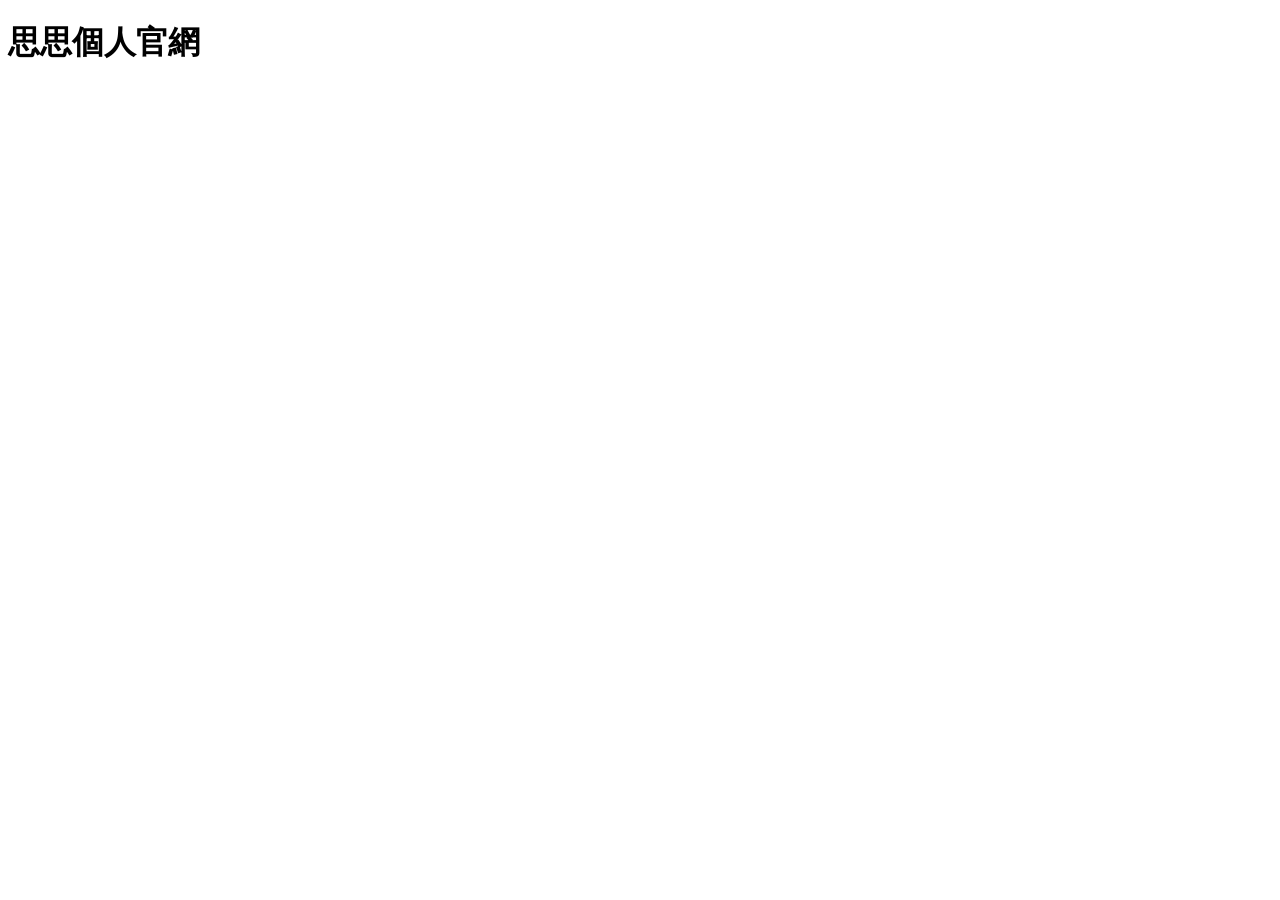
==== index.html @ 9d9825f2 "修改title" ====
<!DOCTYPE html>
<html lang="en">
<head>
    <meta charset="UTF-8">
    <meta name="viewport" content="width=device-width, initial-scale=1.0">
    <link rel="stylesheet" href="all.css">
    <title>思思個人官網</title>
</head>
<body>
    <h1>思思個人官網</h1>
</body>
</html>
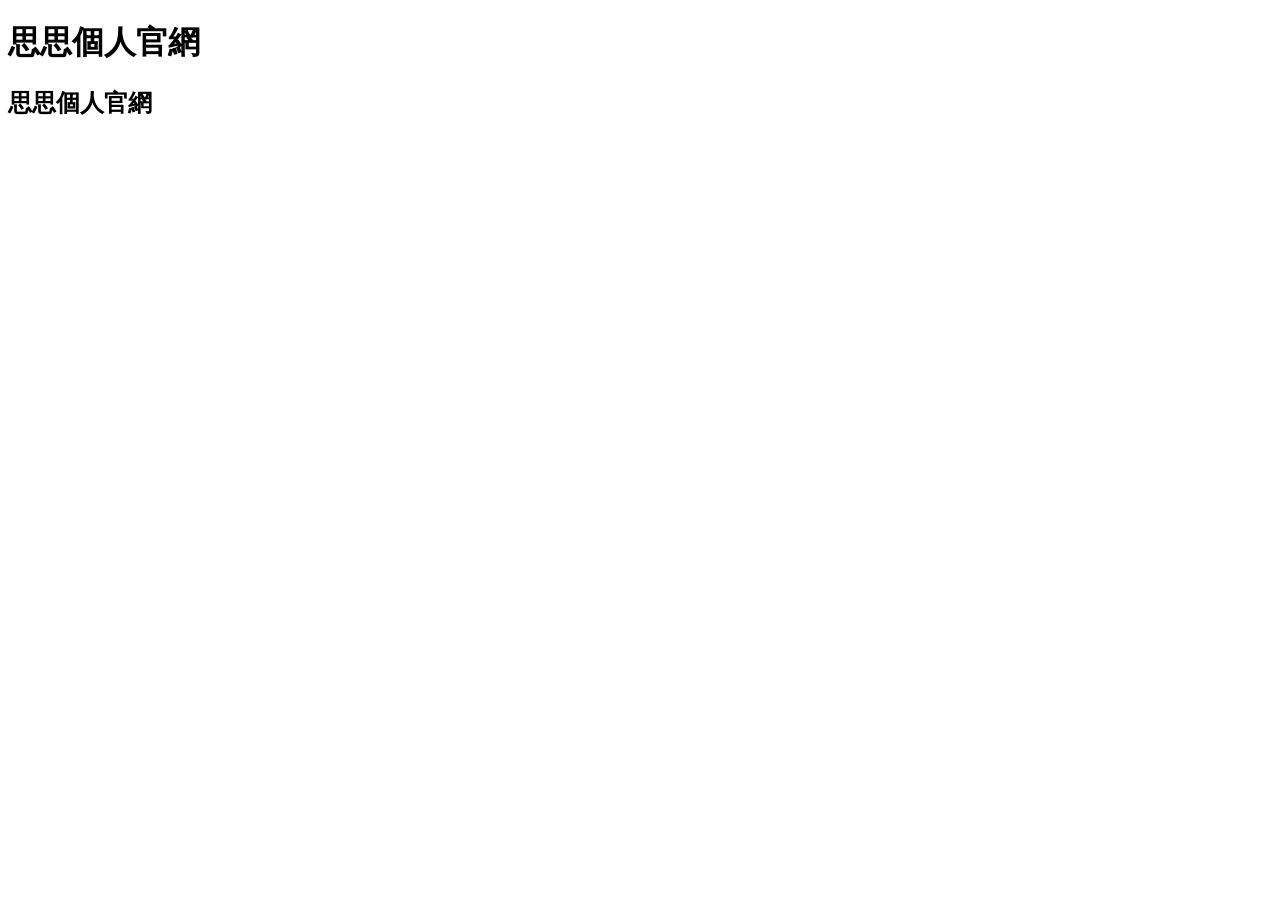
==== commit 9cdeabba: "Add second heading for personal website" ====
--- a/index.html
+++ b/index.html
@@ -8,5 +8,6 @@
 </head>
 <body>
     <h1>思思個人官網</h1>
+    <h2>思思個人官網</h2>    
 </body>
-</html>+</html>
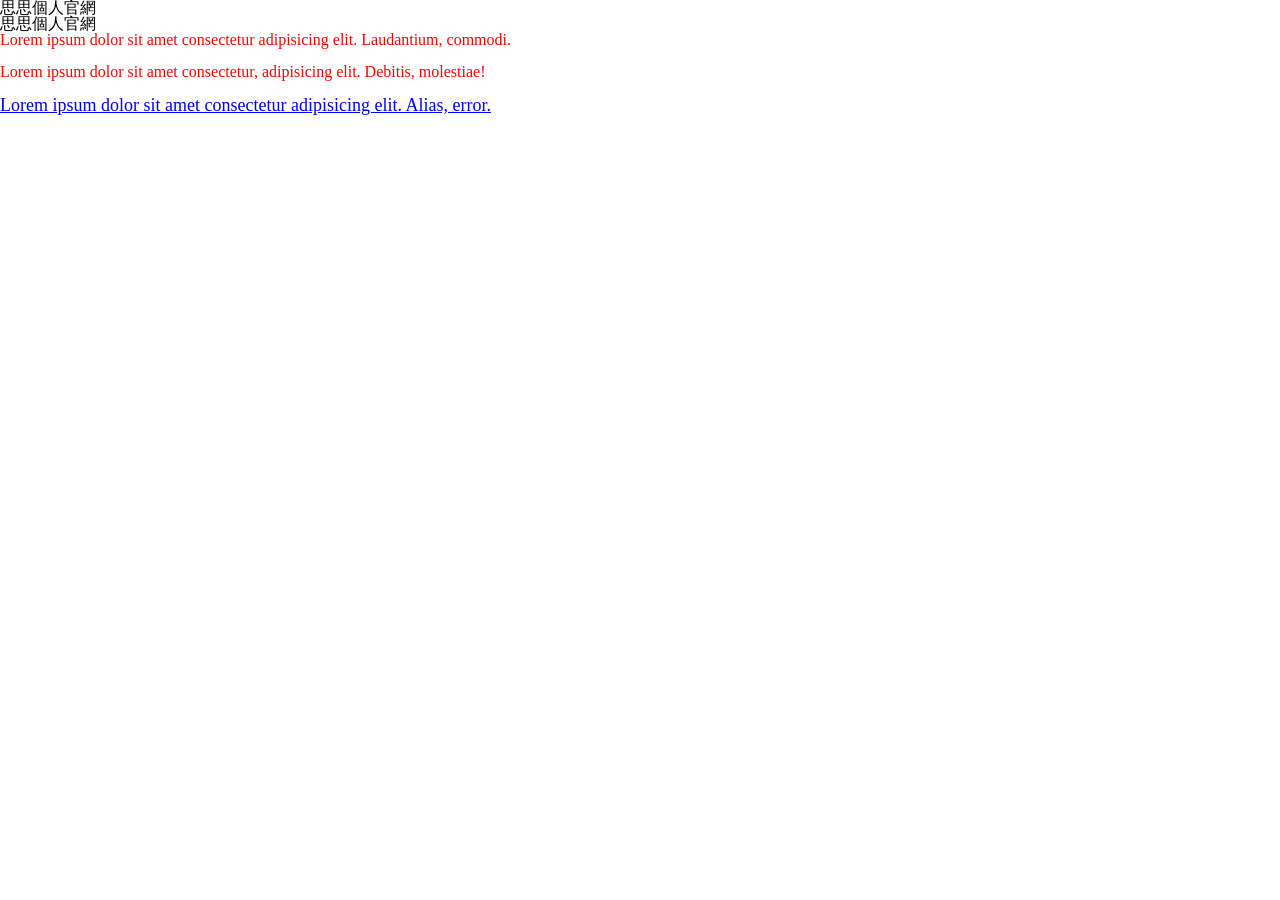
==== commit 7addc981: "學習變數" ====
--- a/index.html
+++ b/index.html
@@ -5,9 +5,25 @@
     <meta name="viewport" content="width=device-width, initial-scale=1.0">
     <link rel="stylesheet" href="all.css">
     <title>思思個人官網</title>
+    <!-- Google tag (gtag.js) -->
+<script async src="https://www.googletagmanager.com/gtag/js?id=G-2EKN5FYVXC"></script>
+<script>
+  window.dataLayer = window.dataLayer || [];
+  function gtag(){dataLayer.push(arguments);}
+  gtag('js', new Date());
+
+  gtag('config', 'G-2EKN5FYVXC');
+</script>
 </head>
 <body>
     <h1>思思個人官網</h1>
     <h2>思思個人官網</h2>    
+    <div class="box">
+        <p>Lorem ipsum dolor sit amet consectetur adipisicing elit. Laudantium, commodi.</p>
+        <br>
+        <p>Lorem ipsum dolor sit amet consectetur, adipisicing elit. Debitis, molestiae!</p>
+        <br>
+        <a href="#">Lorem ipsum dolor sit amet consectetur adipisicing elit. Alias, error.</a>
+    </div>
 </body>
 </html>
--- a/all.css
+++ b/all.css
@@ -0,0 +1,60 @@
+/* http://meyerweb.com/eric/tools/css/reset/ 
+   v2.0 | 20110126
+   License: none (public domain)
+*/
+
+html, body, div, span, applet, object, iframe,
+h1, h2, h3, h4, h5, h6, p, blockquote, pre,
+a, abbr, acronym, address, big, cite, code,
+del, dfn, em, img, ins, kbd, q, s, samp,
+small, strike, strong, sub, sup, tt, var,
+b, u, i, center,
+dl, dt, dd, ol, ul, li,
+fieldset, form, label, legend,
+table, caption, tbody, tfoot, thead, tr, th, td,
+article, aside, canvas, details, embed, 
+figure, figcaption, footer, header, hgroup, 
+menu, nav, output, ruby, section, summary,
+time, mark, audio, video {
+	margin: 0;
+	padding: 0;
+	border: 0;
+	font-size: 100%;
+	font: inherit;
+	vertical-align: baseline;
+}
+/* HTML5 display-role reset for older browsers */
+article, aside, details, figcaption, figure, 
+footer, header, hgroup, menu, nav, section {
+	display: block;
+}
+body {
+	line-height: 1;
+}
+ol, ul {
+	list-style: none;
+}
+blockquote, q {
+	quotes: none;
+}
+blockquote:before, blockquote:after,
+q:before, q:after {
+	content: '';
+	content: none;
+}
+table {
+	border-collapse: collapse;
+	border-spacing: 0;
+}
+:root{
+    --color-primary: red;
+    --font-size: 18px;
+}
+
+.box p{
+    color: var(--color-primary);
+}
+.box a{
+    color: blue;
+    font-size: var(--font-size);
+}
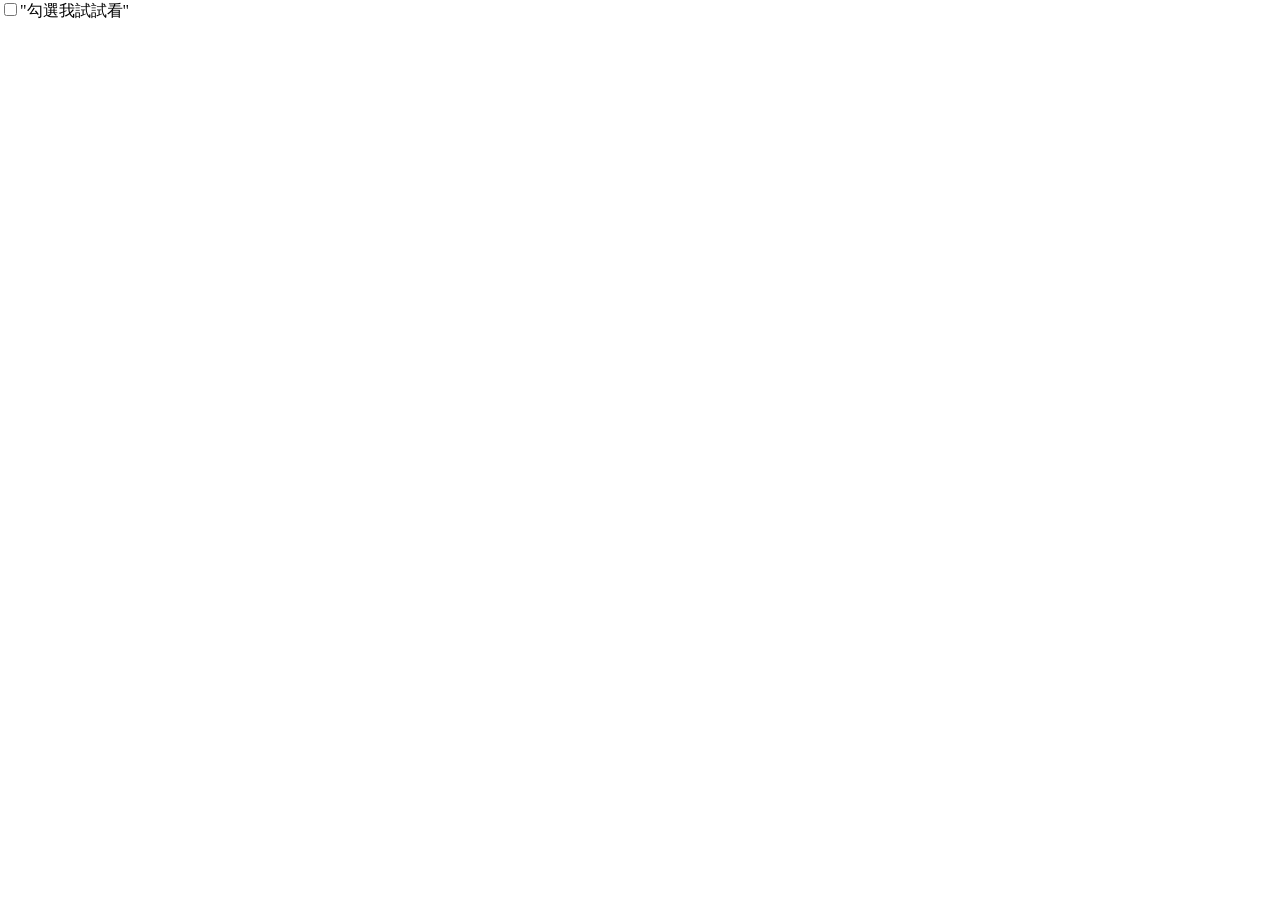
==== commit 593ab260: "練習has選擇器" ====
--- a/index.html
+++ b/index.html
@@ -16,14 +16,12 @@
 </script>
 </head>
 <body>
-    <h1>思思個人官網</h1>
-    <h2>思思個人官網</h2>    
-    <div class="box">
-        <p>Lorem ipsum dolor sit amet consectetur adipisicing elit. Laudantium, commodi.</p>
-        <br>
-        <p>Lorem ipsum dolor sit amet consectetur, adipisicing elit. Debitis, molestiae!</p>
-        <br>
-        <a href="#">Lorem ipsum dolor sit amet consectetur adipisicing elit. Alias, error.</a>
-    </div>
+<div class="form-group">
+    <label for="">
+        <input type="checkbox">"勾選我試試看"
+    </label>
+</div>
+</div>
+  
 </body>
 </html>
--- a/all.css
+++ b/all.css
@@ -46,15 +46,8 @@
 	border-collapse: collapse;
 	border-spacing: 0;
 }
-:root{
-    --color-primary: red;
-    --font-size: 18px;
-}
-
-.box p{
-    color: var(--color-primary);
-}
-.box a{
-    color: blue;
-    font-size: var(--font-size);
+.form-group:has(
+    :checked
+){
+    background-color: yellow;
 }
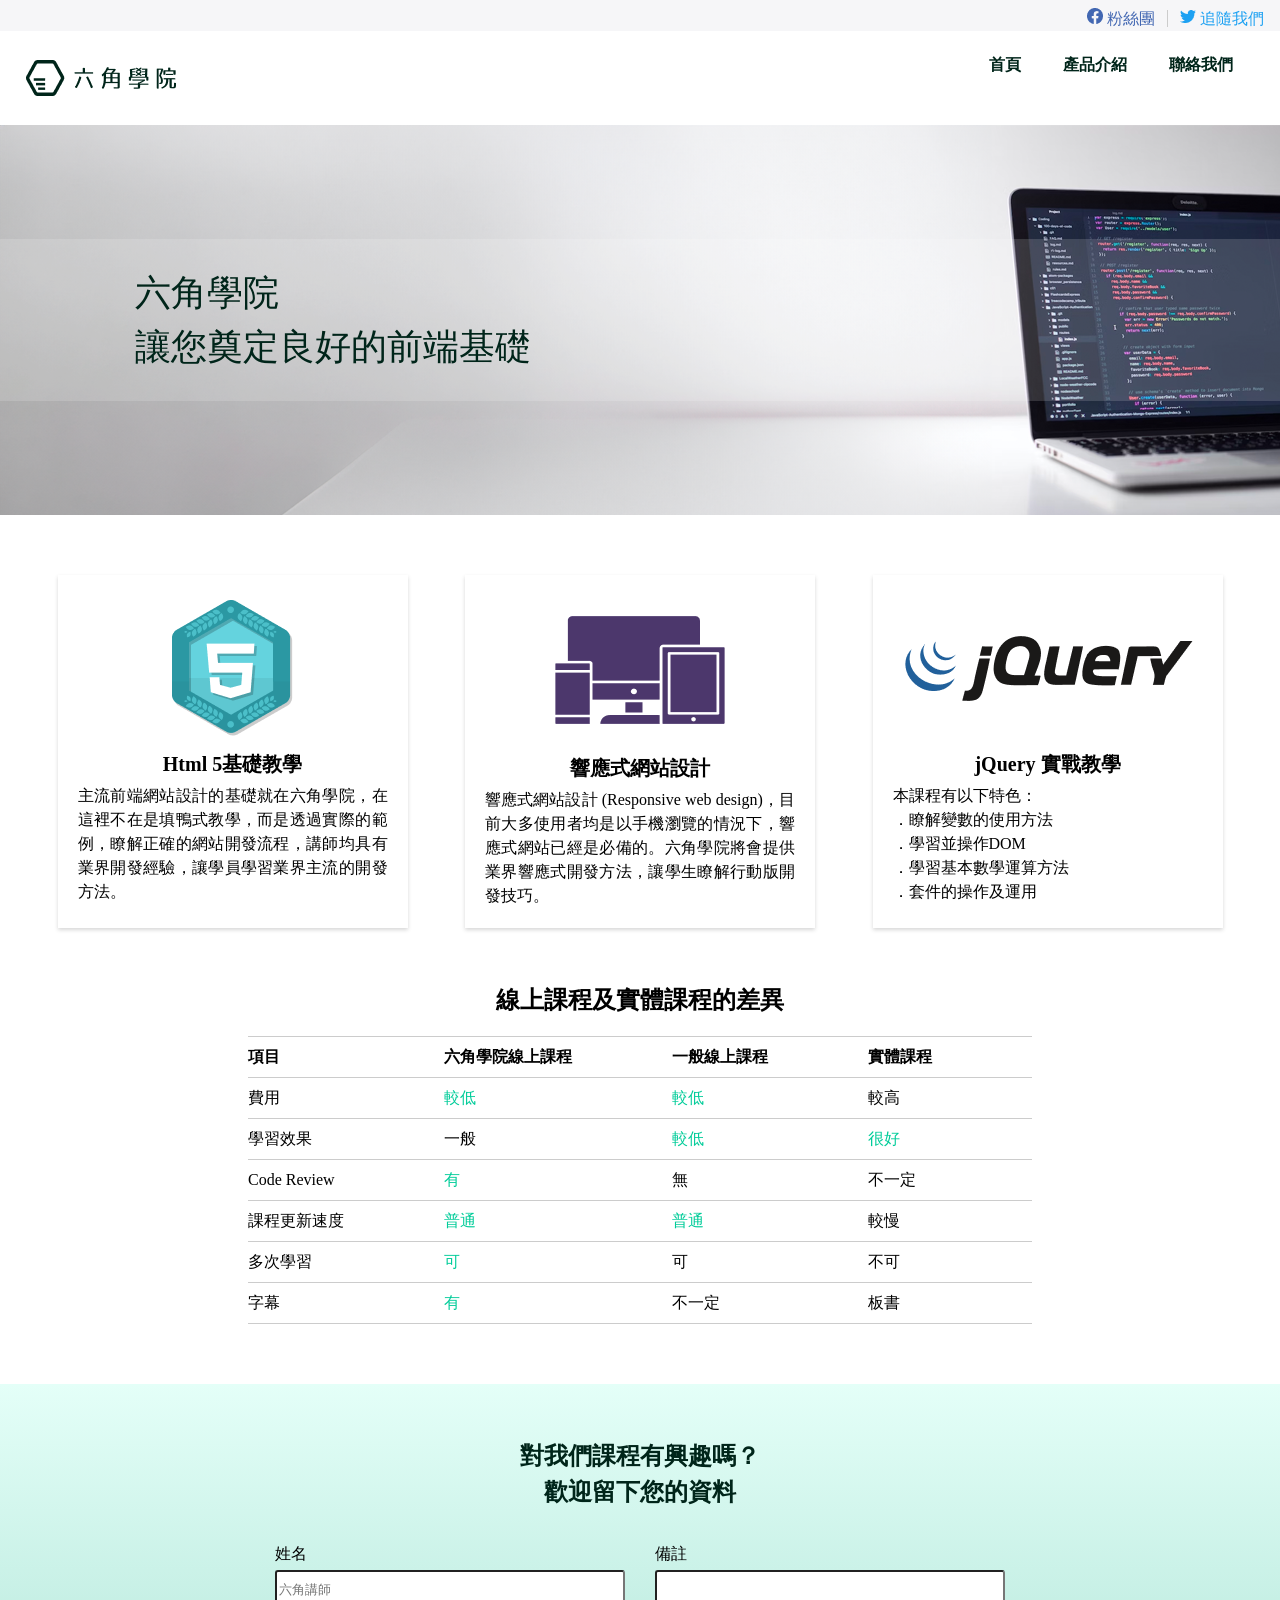
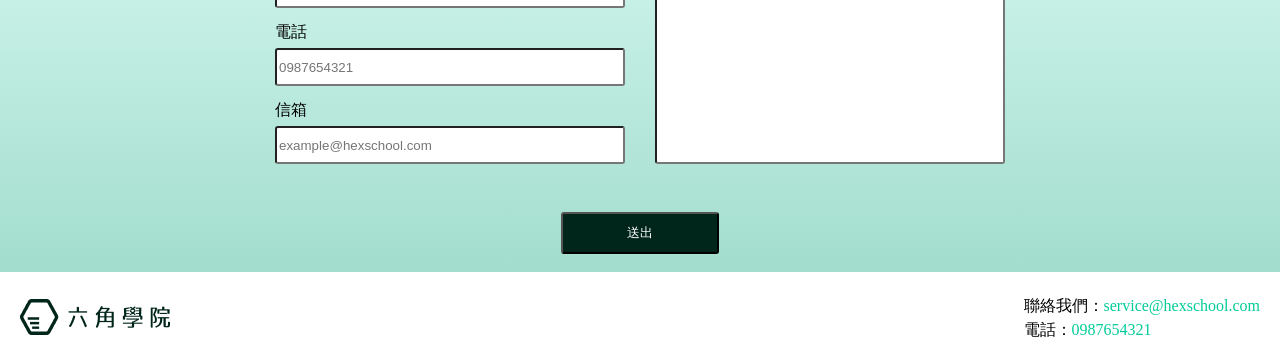
==== commit 05a41cf0: "完成作業 v1" ====
--- a/index.html
+++ b/index.html
@@ -4,7 +4,7 @@
     <meta charset="UTF-8">
     <meta name="viewport" content="width=device-width, initial-scale=1.0">
     <link rel="stylesheet" href="all.css">
-    <title>思思個人官網</title>
+    <title>最後一版PSD練習</title>
     <!-- Google tag (gtag.js) -->
 <script async src="https://www.googletagmanager.com/gtag/js?id=G-2EKN5FYVXC"></script>
 <script>
@@ -16,12 +16,132 @@
 </script>
 </head>
 <body>
-<div class="form-group">
-    <label for="">
-        <input type="checkbox">"勾選我試試看"
-    </label>
+<div class="header">
+  <div class="sns">
+    <ul>
+     <li class="facebook"><a href="#"><img src="img/facebook_icon.png" alt="fb icon">粉絲團</a></li>
+     <li class="twitter"><a href="#"><img src="img/twitter_icon.png" alt="tw icon">追隨我們</a></li>
+    </ul>
+  </div>
+  <div class="nav">
+    <div class="logo">
+      <h1><a href="#">六角學院</a></h1>
+    </div>
+    <div class="menu">
+      <ul>
+        <li><a href="#">首頁</a></li>
+        <li><a href="#">產品介紹</a></li>
+        <li><a href="#">聯絡我們</a></li>
+      </ul>
+    </div>
+  </div>
 </div>
+<div class="banner">
+  <div class="catch-copy">
+    <h2>六角學院<br>讓您奠定良好的前端基礎</h2>
+  </div>
 </div>
-  
+<div class="content">
+  <ul>
+    <li>
+      <img src="img/html_icon.png" alt="html">
+      <h3>Html 5基礎教學</h3>
+      <h4>主流前端網站設計的基礎就在六角學院，在這裡不在是填鴨式教學，而是透過實際的範例，瞭解正確的網站開發流程，講師均具有業界開發經驗，讓學員學習業界主流的開發方法。</h4></li>
+    <li>
+      <img src="img/rwd_icon.png" alt="rwd">
+      <h3>響應式網站設計</h3>
+      <h4>響應式網站設計 (Responsive web design)，目前大多使用者均是以手機瀏覽的情況下，響應式網站已經是必備的。六角學院將會提供業界響應式開發方法，讓學生瞭解行動版開發技巧。</h4>
+    </li>
+    <li>
+      <img src="img/jquery_icon.png" alt="jquery" style="padding-top: 40px; padding-bottom: 40px;">
+      <h3>jQuery 實戰教學</h3>
+      <h4>本課程有以下特色：<br>
+          ．瞭解變數的使用方法<br>
+          ．學習並操作DOM<br>
+          ．學習基本數學運算方法<br>
+          ．套件的操作及運用</h4>
+    </li>
+  </ul>
+</div>
+<div class="compare">
+  <h3>線上課程及實體課程的差異</h3>
+  <table>
+    <tr>
+      <th>項目</th>
+      <th>六角學院線上課程</th>
+      <th>一般線上課程</th>
+      <th>實體課程</th>
+    </tr>
+    <tr>
+      <td>費用</td>
+      <td style="color:#00CC99">較低</td>
+      <td style="color:#00CC99">較低</td>
+      <td>較高</td>
+    </tr>
+    <tr>
+      <td>學習效果</td>
+      <td>一般</td>
+      <td style="color:#00CC99">較低</td>
+      <td style="color:#00CC99">很好</td>
+    </tr>
+    <tr>
+      <td>Code Review</td>
+      <td style="color:#00CC99">有</td>
+      <td>無</td>
+      <td>不一定</td>
+    </tr>
+    <tr>
+      <td>課程更新速度</td>
+      <td style="color:#00CC99">普通</td>
+      <td style="color:#00CC99">普通</td>
+      <td>較慢</td>
+    </tr>
+    <tr>
+      <td>多次學習</td>
+      <td style="color:#00CC99">可</td>
+      <td>可</td>
+      <td>不可</td>
+    </tr>
+    <tr>
+      <td>字幕</td>
+      <td style="color:#00CC99">有</td>
+      <td>不一定</td>
+      <td>板書</td>
+    </tr>
+  </table>
+</div>
+<div class="survey">
+  <h3>對我們課程有興趣嗎？<br>歡迎留下您的資料</h3>
+  <form action="index.html">
+    <div class="form-up">
+      <div class="form-left">
+        <label for="name">姓名</label>
+        <input type="text" id="name" placeholder="六角講師">
+        <br>
+        <label for="tel">電話</label>
+        <input type="text" id="tel" placeholder="0987654321">
+        <br>
+        <label for="mail">信箱</label>
+        <input type="text" id="mail" placeholder="example@hexschool.com">
+      </div>
+      <div class="form-right">
+        <label for="memo">備註</label>
+        <input type="textarea" id="memo">
+      </div>
+    </div>
+    <div class="form-down">
+      <input type="submit" value="送出">
+    </div>
+  </form>
+</div>
+<div class="footer">
+  <div class="logo2"><img src="img/hexschool-logo.png" alt="logo"></div>
+  <div class="contact">
+    <ul>
+      <li>聯絡我們：<span>service@hexschool.com</span></li>
+      <li>電話：<span>0987654321</span></li>
+    </ul>
+  </div>
+</div>
 </body>
 </html>
--- a/all.css
+++ b/all.css
@@ -46,8 +46,189 @@
 	border-collapse: collapse;
 	border-spacing: 0;
 }
-.form-group:has(
-    :checked
-){
-    background-color: yellow;
+*,*:before,*:after{box-sizing: border-box}
+.sns{
+	background-color:#F6F6F8;
+	padding: 4px;
+}
+.sns ul{
+	display: flex;
+	justify-content: flex-end;
+	margin-top: 4px;
+}
+.facebook a{
+	color: #4267B2;
+	text-decoration: none;
+	padding: 0px 12px;
+	border-right: 1px solid #CCCCCC;
+}
+.facebook a img, .twitter a img{
+	padding-right: 4px;
+}
+.twitter a{
+	color: #1DA1F2;
+	text-decoration: none;
+	padding: 0px 12px;
+}
+.nav{
+	padding: 26px;
+	display: flex;
+	justify-content: space-between;
+	align-items: center;
+}
+
+.logo h1 a{
+	display: block;
+	width: 150.06px;
+	height: 36px;
+}
+.logo h1{
+	width: 150.06px;
+	height: 36px;
+	background: url(img/hexschool-logo.png) no-repeat;
+	text-indent: 101%;
+	overflow: hidden;
+	white-space: nowrap;
+}
+.menu ul{
+	display: flex;
+}
+.menu ul li a{
+	display: block;
+	color: #00251A;
+	font-weight: bold;
+	text-decoration: none;
+	padding: 0px 21px 22px;
+	border-bottom: 4px solid transparent;
+}
+.menu ul li a:hover{
+	border-bottom: 4px solid #00CC99;
+}
+.banner{
+	width: 100%;
+	height: 390px;
+	background: url(img/hexschool-banner.png) no-repeat;
+	display: flex;
+ 	flex-direction: column;
+  	justify-content: center;
+}
+.catch-copy{
+	padding-left: 95px;
+	font-size: 36px;
+	color: #00251A;
+	line-height: 1.5;
+	background: #FFFFFF26;
+	padding: 27px 135px;
+}
+.content ul{
+	display: flex;
+	justify-content: space-evenly;
+	margin-top: 60px;
+} 
+.content ul li{
+	width: 350px;
+	padding: 20px;
+	box-shadow: 0px 2px 4px 0px #00000029;
+	text-align: center;
+}
+.content ul li h3{
+	font-size: 20px;
+	font-weight: bold;
+	margin-top: 10px;
+  	margin-bottom: 10px;
+}
+.content ul li h4{
+	line-height: 1.5;
+	text-align: justify;
+}
+.compare h3{
+	text-align: center;
+	margin-top: 60px;
+	margin-bottom: 24px;
+	font-size: 24px;
+	font-weight: bold;
+}
+.compare table{
+	margin: 0 auto;
+	margin-bottom: 60px;
+}
+.compare th, .compare td{
+  text-align: left;
+  border-top: 1px solid #CCCCCC;
+  border-bottom: 1px solid #CCCCCC;
+  padding-top: 12px;
+  padding-bottom: 12px;
+  padding-right: 100px;
+}
+.compare th{
+  font-weight: bold;
+}
+.survey{
+  display: flex;
+  flex-direction: column;
+  align-items: center;
+  margin-top: 36px; 
+  background: linear-gradient(180deg, #E4FFF8 0%, #A2DDCE 100%);
+  padding: 18px;
+}
+.survey h3{
+  margin-top: 36px;
+  margin-bottom: 36px;
+  text-align: center;
+  font-weight: bold;
+  font-size: 24px;
+  line-height: 1.5;
+  color: #00251A;
+}
+.form-up{
+	display: flex;
+}
+.form-up label{
+	display: block;
+	margin-bottom: 8px;
+}
+.form-left input{
+	margin-bottom: 16px;
+	width: 350px;
+  	height: 38px;
+	border-radius: 3px;
+}
+.form-right{
+	margin-left: 30px;
+}
+.form-right input{
+  resize: none;
+  width: 350px;
+  height: 194px;
+  border-radius: 3px;
+}
+.form-down{
+	text-align: center;
+}
+.form-down input{
+  text-align: center;
+  padding-top: 10px;
+  padding-bottom: 10px;
+  padding-right: 64px;
+  padding-left: 64px;
+  background: #00251A;
+  color: white;
+  margin-top: 32px;
+  border-radius: 3px;
+}
+.form-down input:hover{
+  color:#00251A;
+  background: white;
+}
+.footer{
+  display: flex;
+  justify-content: space-between;
+  align-items: center;
+  margin: 22px 20px;
+}
+.contact{
+  line-height: 1.5;
+}
+.contact ul li span{
+  color: #00CC99;
 }
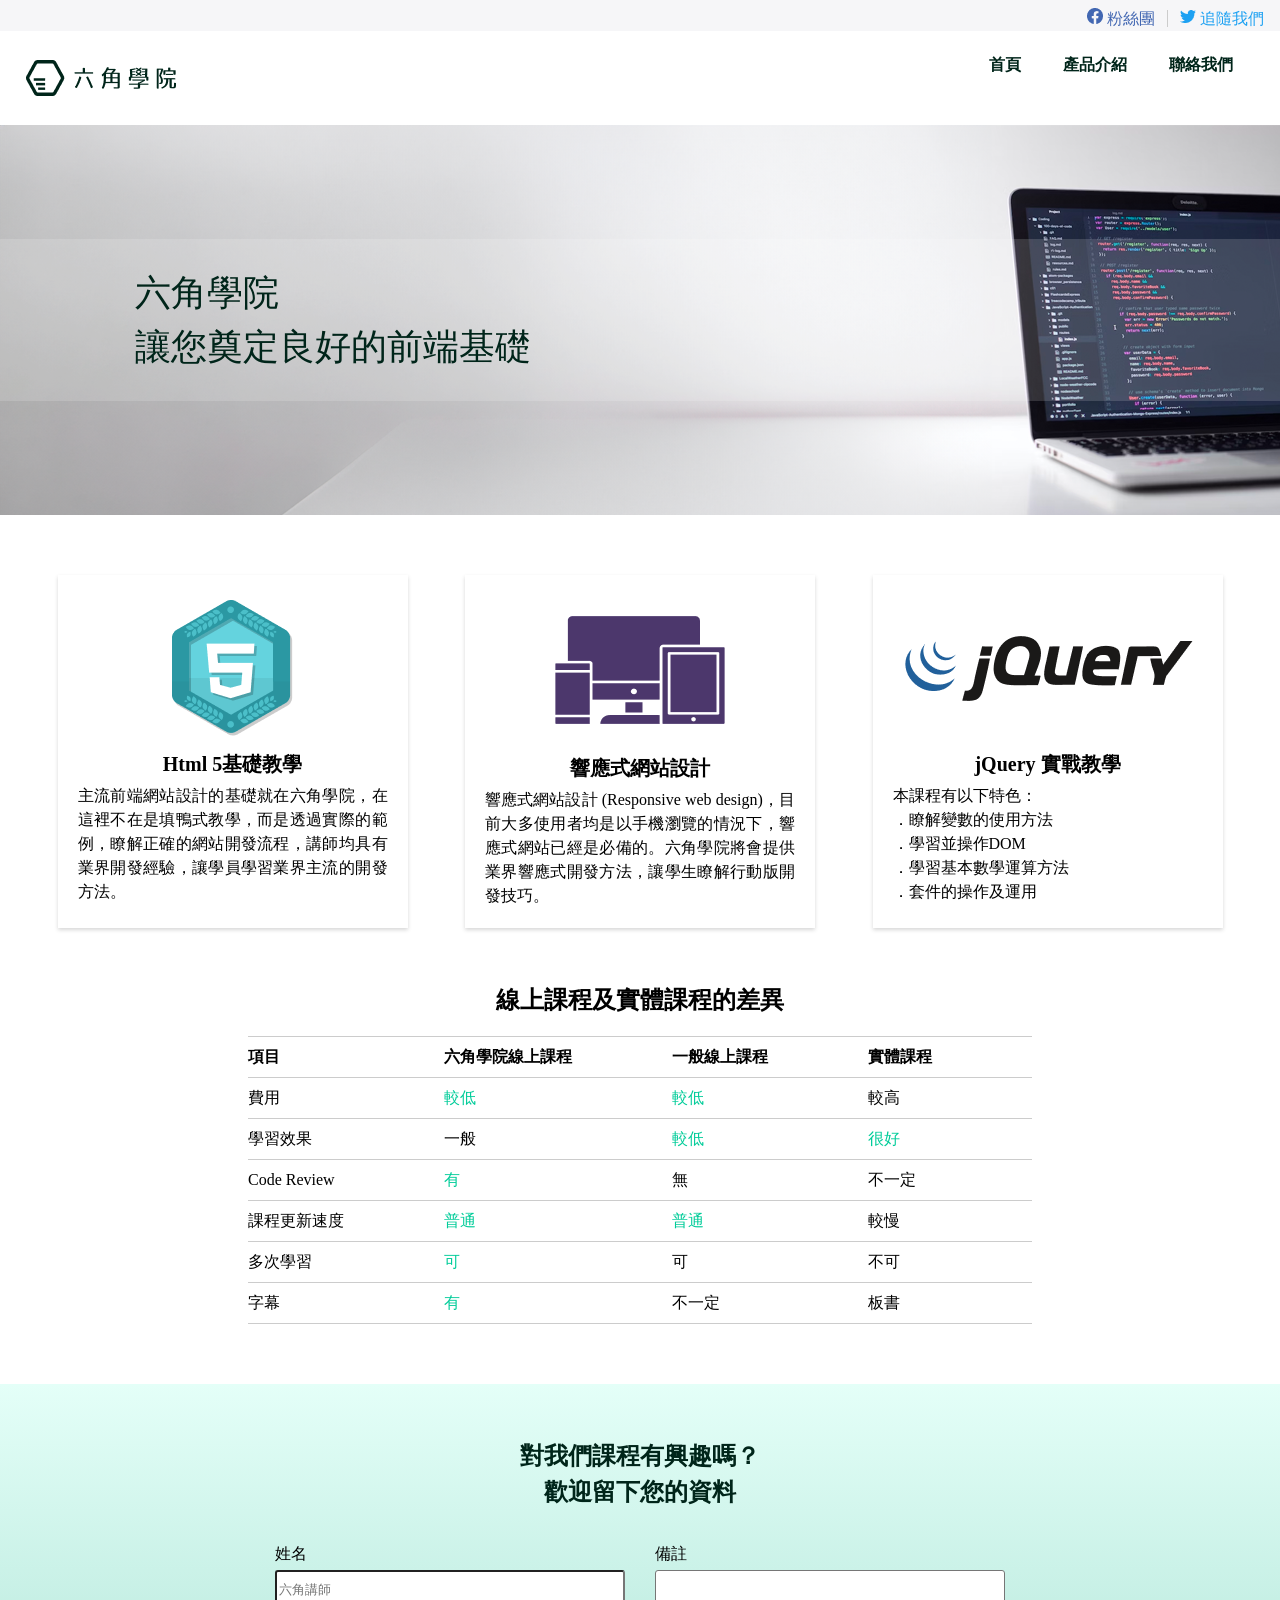
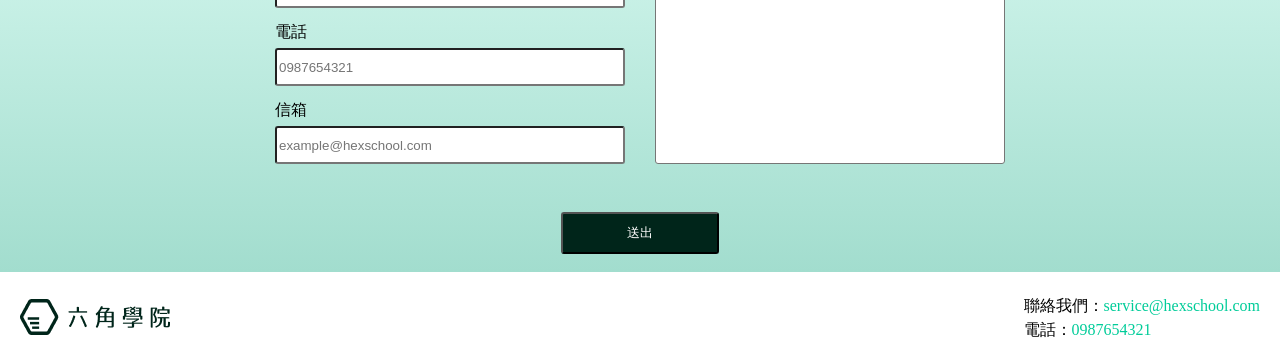
==== commit 1a7886c7: "修改textarea語法" ====
--- a/index.html
+++ b/index.html
@@ -126,7 +126,7 @@
       </div>
       <div class="form-right">
         <label for="memo">備註</label>
-        <input type="textarea" id="memo">
+        <textarea name="memo" id="memo"></textarea>
       </div>
     </div>
     <div class="form-down">
--- a/all.css
+++ b/all.css
@@ -196,7 +196,7 @@
 .form-right{
 	margin-left: 30px;
 }
-.form-right input{
+.form-right textarea{
   resize: none;
   width: 350px;
   height: 194px;
